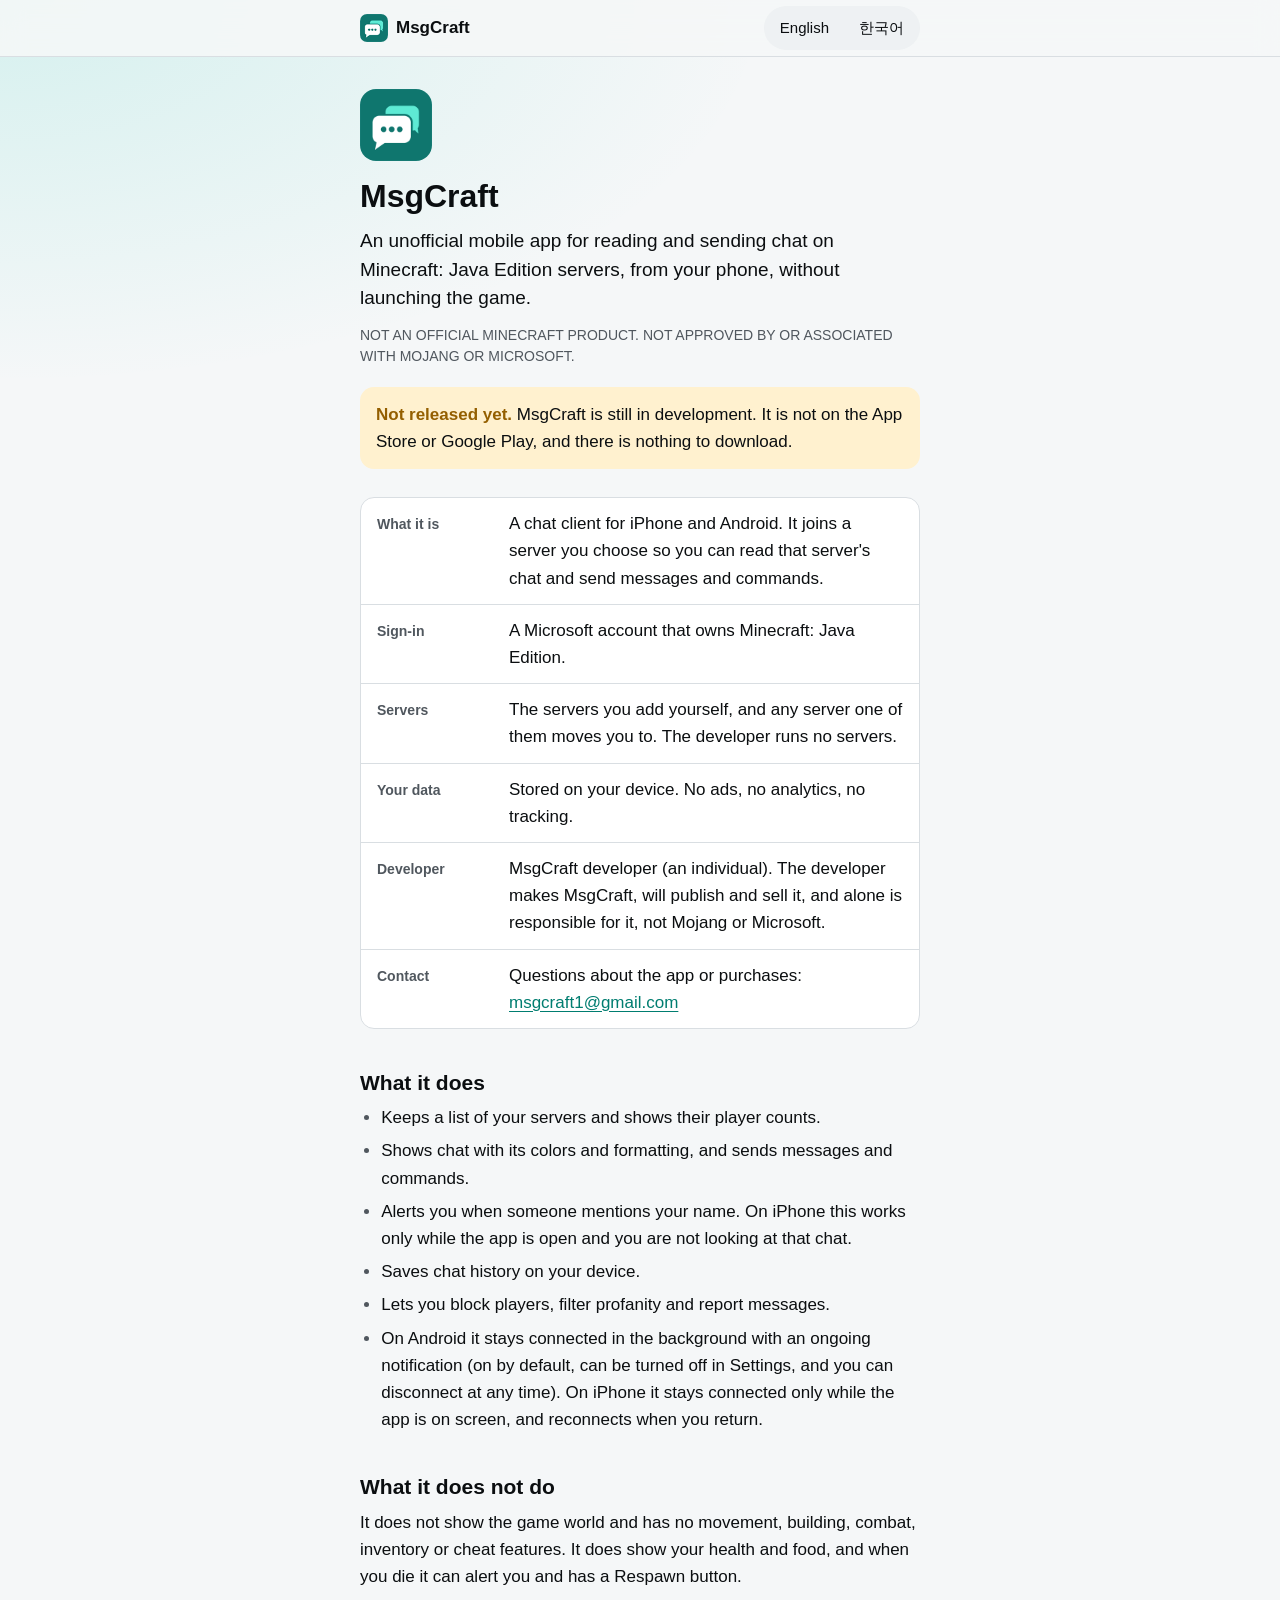
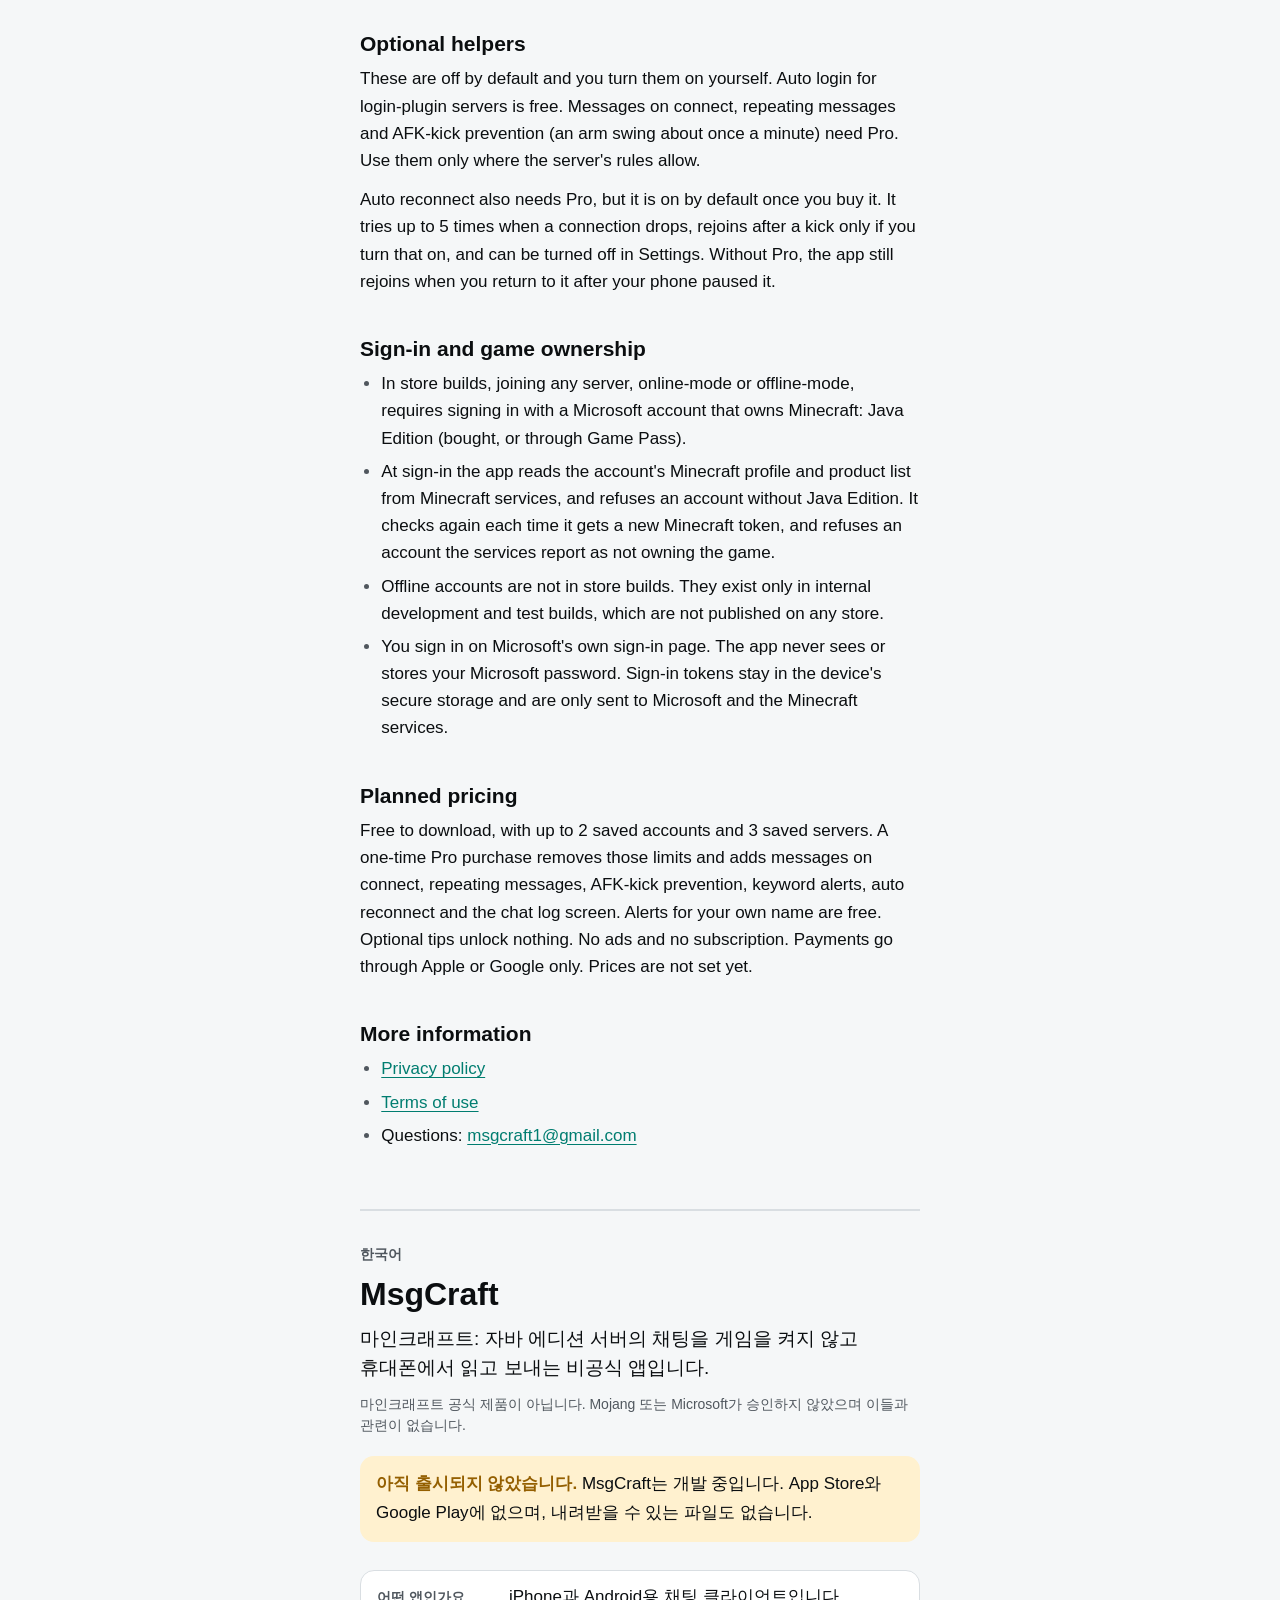
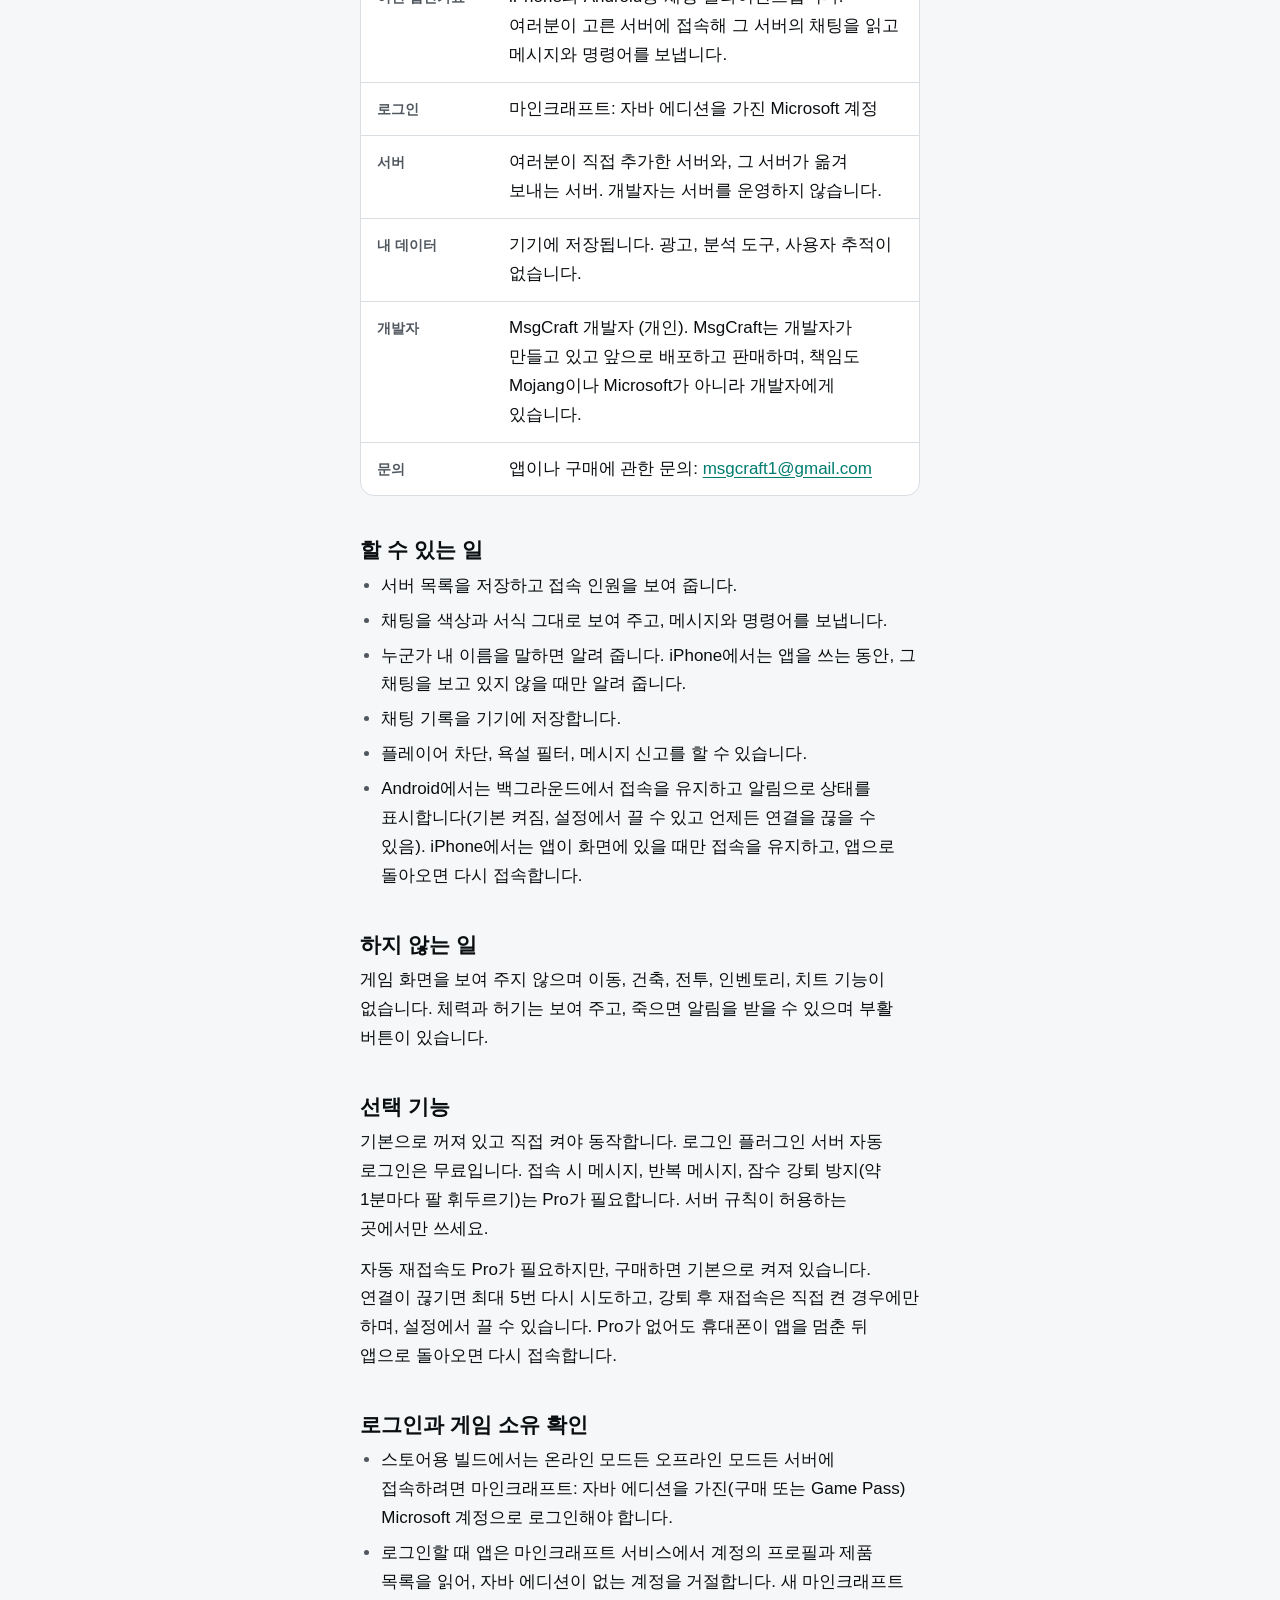
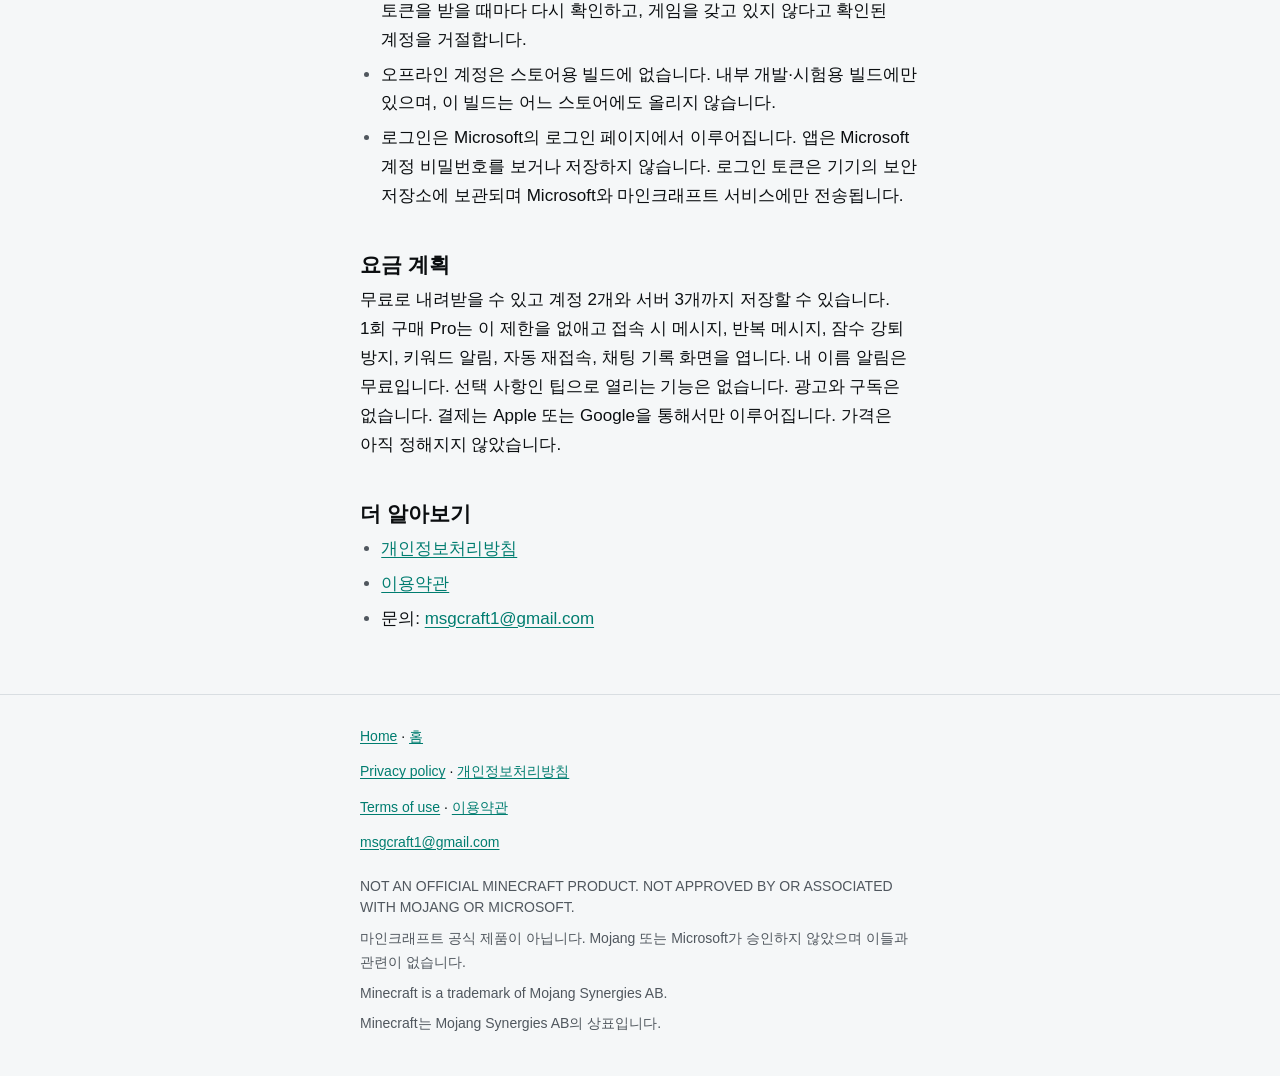
==== index.html @ 361557ea "Publish the MsgCraft intro, privacy policy and terms pages Co-Authored-By: Claude Opus 5.5 <noreply@" ====
<!doctype html>
<html lang="en">
<head>
<meta charset="utf-8">
<meta name="viewport" content="width=device-width, initial-scale=1">
<meta http-equiv="Content-Security-Policy" content="default-src 'none'; style-src 'self'; img-src 'self'; base-uri 'none'; form-action 'none'">
<meta name="referrer" content="no-referrer">
<title>MsgCraft, an unofficial chat app for Minecraft: Java Edition servers</title>
<meta name="description" content="MsgCraft is an unofficial mobile app for reading and sending chat on Minecraft: Java Edition servers. Not released yet. Not an official Minecraft product.">
<meta name="theme-color" media="(prefers-color-scheme: light)" content="#f5f7f8">
<meta name="theme-color" media="(prefers-color-scheme: dark)" content="#0b0d0f">
<link rel="canonical" href="https://msgcraft.github.io/">
<link rel="icon" type="image/png" sizes="48x48" href="icon-48.png">
<link rel="apple-touch-icon" href="icon-192.png">
<link rel="stylesheet" href="style.css">
</head>
<body>

<header class="bar">
  <div class="bar-inner">
    <a class="brand" href="./"><img src="icon-48.png" alt="" width="28" height="28">MsgCraft</a>
    <nav class="langs" aria-label="Language / 언어">
      <a href="#en" lang="en">English</a>
      <a href="#ko" lang="ko">한국어</a>
    </nav>
  </div>
</header>

<main>

<section class="lang-block" id="en" lang="en">
  <img class="app-icon" src="icon-192.png" alt="" width="72" height="72">
  <h1>MsgCraft</h1>
  <p class="lede">An unofficial mobile app for reading and sending chat on Minecraft: Java Edition servers, from your phone, without launching the game.</p>
  <p class="disclaimer">NOT AN OFFICIAL MINECRAFT PRODUCT. NOT APPROVED BY OR ASSOCIATED WITH MOJANG OR MICROSOFT.</p>
  <p class="status"><strong>Not released yet.</strong> MsgCraft is still in development. It is not on the App Store or Google Play, and there is nothing to download.</p>

  <dl class="facts">
    <div><dt>What it is</dt><dd>A chat client for iPhone and Android. It joins a server you choose so you can read that server's chat and send messages and commands.</dd></div>
    <div><dt>Sign-in</dt><dd>A Microsoft account that owns Minecraft: Java Edition.</dd></div>
    <div><dt>Servers</dt><dd>The servers you add yourself, and any server one of them moves you to. The developer runs no servers.</dd></div>
    <div><dt>Your data</dt><dd>Stored on your device. No ads, no analytics, no tracking.</dd></div>
    <div><dt>Developer</dt><dd>MsgCraft developer (an individual). The developer makes MsgCraft, will publish and sell it, and alone is responsible for it, not Mojang or Microsoft.</dd></div>
    <div><dt>Contact</dt><dd>Questions about the app or purchases: <a href="mailto:msgcraft1@gmail.com">msgcraft1@gmail.com</a></dd></div>
  </dl>

  <h2>What it does</h2>
  <ul>
    <li>Keeps a list of your servers and shows their player counts.</li>
    <li>Shows chat with its colors and formatting, and sends messages and commands.</li>
    <li>Alerts you when someone mentions your name. On iPhone this works only while the app is open and you are not looking at that chat.</li>
    <li>Saves chat history on your device.</li>
    <li>Lets you block players, filter profanity and report messages.</li>
    <li>On Android it stays connected in the background with an ongoing notification (on by default, can be turned off in Settings, and you can disconnect at any time). On iPhone it stays connected only while the app is on screen, and reconnects when you return.</li>
  </ul>

  <h2>What it does not do</h2>
  <p>It does not show the game world and has no movement, building, combat, inventory or cheat features. It does show your health and food, and when you die it can alert you and has a Respawn button.</p>
  <h2>Optional helpers</h2>
  <p>These are off by default and you turn them on yourself. Auto login for login-plugin servers is free. Messages on connect, repeating messages and AFK-kick prevention (an arm swing about once a minute) need Pro. Use them only where the server's rules allow.</p>
  <p>Auto reconnect also needs Pro, but it is on by default once you buy it. It tries up to 5 times when a connection drops, rejoins after a kick only if you turn that on, and can be turned off in Settings. Without Pro, the app still rejoins when you return to it after your phone paused it.</p>

  <h2>Sign-in and game ownership</h2>
  <ul>
    <li>In store builds, joining any server, online-mode or offline-mode, requires signing in with a Microsoft account that owns Minecraft: Java Edition (bought, or through Game Pass).</li>
    <li>At sign-in the app reads the account's Minecraft profile and product list from Minecraft services, and refuses an account without Java Edition. It checks again each time it gets a new Minecraft token, and refuses an account the services report as not owning the game.</li>
    <li>Offline accounts are not in store builds. They exist only in internal development and test builds, which are not published on any store.</li>
    <li>You sign in on Microsoft's own sign-in page. The app never sees or stores your Microsoft password. Sign-in tokens stay in the device's secure storage and are only sent to Microsoft and the Minecraft services.</li>
  </ul>

  <h2>Planned pricing</h2>
  <p>Free to download, with up to 2 saved accounts and 3 saved servers. A one-time Pro purchase removes those limits and adds messages on connect, repeating messages, AFK-kick prevention, keyword alerts, auto reconnect and the chat log screen. Alerts for your own name are free. Optional tips unlock nothing. No ads and no subscription. Payments go through Apple or Google only. Prices are not set yet.</p>

  <h2>More information</h2>
  <ul>
    <li><a href="privacy/#en">Privacy policy</a></li>
    <li><a href="terms/#en">Terms of use</a></li>
    <li>Questions: <a href="mailto:msgcraft1@gmail.com">msgcraft1@gmail.com</a></li>
  </ul>
</section>

<section class="lang-block" id="ko" lang="ko">
  <p class="eyebrow">한국어</p>
  <h1>MsgCraft</h1>
  <p class="lede">마인크래프트: 자바 에디션 서버의 채팅을 게임을 켜지 않고 휴대폰에서 읽고 보내는 비공식 앱입니다.</p>
  <p class="disclaimer">마인크래프트 공식 제품이 아닙니다. Mojang 또는 Microsoft가 승인하지 않았으며 이들과 관련이 없습니다.</p>
  <p class="status"><strong>아직 출시되지 않았습니다.</strong> MsgCraft는 개발 중입니다. App Store와 Google Play에 없으며, 내려받을 수 있는 파일도 없습니다.</p>

  <dl class="facts">
    <div><dt>어떤 앱인가요</dt><dd>iPhone과 Android용 채팅 클라이언트입니다. 여러분이 고른 서버에 접속해 그 서버의 채팅을 읽고 메시지와 명령어를 보냅니다.</dd></div>
    <div><dt>로그인</dt><dd>마인크래프트: 자바 에디션을 가진 Microsoft 계정</dd></div>
    <div><dt>서버</dt><dd>여러분이 직접 추가한 서버와, 그 서버가 옮겨 보내는 서버. 개발자는 서버를 운영하지 않습니다.</dd></div>
    <div><dt>내 데이터</dt><dd>기기에 저장됩니다. 광고, 분석 도구, 사용자 추적이 없습니다.</dd></div>
    <div><dt>개발자</dt><dd>MsgCraft 개발자 (개인). MsgCraft는 개발자가 만들고 있고 앞으로 배포하고 판매하며, 책임도 Mojang이나 Microsoft가 아니라 개발자에게 있습니다.</dd></div>
    <div><dt>문의</dt><dd>앱이나 구매에 관한 문의: <a href="mailto:msgcraft1@gmail.com">msgcraft1@gmail.com</a></dd></div>
  </dl>

  <h2>할 수 있는 일</h2>
  <ul>
    <li>서버 목록을 저장하고 접속 인원을 보여 줍니다.</li>
    <li>채팅을 색상과 서식 그대로 보여 주고, 메시지와 명령어를 보냅니다.</li>
    <li>누군가 내 이름을 말하면 알려 줍니다. iPhone에서는 앱을 쓰는 동안, 그 채팅을 보고 있지 않을 때만 알려 줍니다.</li>
    <li>채팅 기록을 기기에 저장합니다.</li>
    <li>플레이어 차단, 욕설 필터, 메시지 신고를 할 수 있습니다.</li>
    <li>Android에서는 백그라운드에서 접속을 유지하고 알림으로 상태를 표시합니다(기본 켜짐, 설정에서 끌 수 있고 언제든 연결을 끊을 수 있음). iPhone에서는 앱이 화면에 있을 때만 접속을 유지하고, 앱으로 돌아오면 다시 접속합니다.</li>
  </ul>

  <h2>하지 않는 일</h2>
  <p>게임 화면을 보여 주지 않으며 이동, 건축, 전투, 인벤토리, 치트 기능이 없습니다. 체력과 허기는 보여 주고, 죽으면 알림을 받을 수 있으며 부활 버튼이 있습니다.</p>
  <h2>선택 기능</h2>
  <p>기본으로 꺼져 있고 직접 켜야 동작합니다. 로그인 플러그인 서버 자동 로그인은 무료입니다. 접속 시 메시지, 반복 메시지, 잠수 강퇴 방지(약 1분마다 팔 휘두르기)는 Pro가 필요합니다. 서버 규칙이 허용하는 곳에서만 쓰세요.</p>
  <p>자동 재접속도 Pro가 필요하지만, 구매하면 기본으로 켜져 있습니다. 연결이 끊기면 최대 5번 다시 시도하고, 강퇴 후 재접속은 직접 켠 경우에만 하며, 설정에서 끌 수 있습니다. Pro가 없어도 휴대폰이 앱을 멈춘 뒤 앱으로 돌아오면 다시 접속합니다.</p>

  <h2>로그인과 게임 소유 확인</h2>
  <ul>
    <li>스토어용 빌드에서는 온라인 모드든 오프라인 모드든 서버에 접속하려면 마인크래프트: 자바 에디션을 가진(구매 또는 Game Pass) Microsoft 계정으로 로그인해야 합니다.</li>
    <li>로그인할 때 앱은 마인크래프트 서비스에서 계정의 프로필과 제품 목록을 읽어, 자바 에디션이 없는 계정을 거절합니다. 새 마인크래프트 토큰을 받을 때마다 다시 확인하고, 게임을 갖고 있지 않다고 확인된 계정을 거절합니다.</li>
    <li>오프라인 계정은 스토어용 빌드에 없습니다. 내부 개발·시험용 빌드에만 있으며, 이 빌드는 어느 스토어에도 올리지 않습니다.</li>
    <li>로그인은 Microsoft의 로그인 페이지에서 이루어집니다. 앱은 Microsoft 계정 비밀번호를 보거나 저장하지 않습니다. 로그인 토큰은 기기의 보안 저장소에 보관되며 Microsoft와 마인크래프트 서비스에만 전송됩니다.</li>
  </ul>

  <h2>요금 계획</h2>
  <p>무료로 내려받을 수 있고 계정 2개와 서버 3개까지 저장할 수 있습니다. 1회 구매 Pro는 이 제한을 없애고 접속 시 메시지, 반복 메시지, 잠수 강퇴 방지, 키워드 알림, 자동 재접속, 채팅 기록 화면을 엽니다. 내 이름 알림은 무료입니다. 선택 사항인 팁으로 열리는 기능은 없습니다. 광고와 구독은 없습니다. 결제는 Apple 또는 Google을 통해서만 이루어집니다. 가격은 아직 정해지지 않았습니다.</p>

  <h2>더 알아보기</h2>
  <ul>
    <li><a href="privacy/#ko">개인정보처리방침</a></li>
    <li><a href="terms/#ko">이용약관</a></li>
    <li>문의: <a href="mailto:msgcraft1@gmail.com">msgcraft1@gmail.com</a></li>
  </ul>
</section>

</main>

<footer>
  <div class="foot-inner">
    <ul class="foot-links">
      <li><a href="./">Home</a> · <a href="#ko" lang="ko">홈</a></li>
      <li><a href="privacy/#en">Privacy policy</a> · <a href="privacy/#ko" lang="ko">개인정보처리방침</a></li>
      <li><a href="terms/#en">Terms of use</a> · <a href="terms/#ko" lang="ko">이용약관</a></li>
      <li><a href="mailto:msgcraft1@gmail.com">msgcraft1@gmail.com</a></li>
    </ul>
    <p class="foot-note">NOT AN OFFICIAL MINECRAFT PRODUCT. NOT APPROVED BY OR ASSOCIATED WITH MOJANG OR MICROSOFT.</p>
    <p class="foot-note" lang="ko">마인크래프트 공식 제품이 아닙니다. Mojang 또는 Microsoft가 승인하지 않았으며 이들과 관련이 없습니다.</p>
    <p class="foot-note">Minecraft is a trademark of Mojang Synergies AB.</p>
    <p class="foot-note" lang="ko">Minecraft는 Mojang Synergies AB의 상표입니다.</p>
  </div>
</footer>

</body>
</html>
---- style.css ----
/* MsgCraft pages. No external fonts, images or scripts. */

:root {
  color-scheme: light dark;
  --bg: #f5f7f8;
  --surface: #ffffff;
  --surface-alt: #eef1f3;
  --footer: #f5f7f8; /* --bg, not --surface-alt: the 14px links need 4.5:1 */
  --border: #d9dee2;
  --text: #0b0e10;
  --muted: #50575e;
  --primary: #007d70;
  --primary-soft: #e3fbf5;
  --warning: #945f00;
  --warning-soft: #fff1cf;
  --glass: rgba(245, 247, 248, 0.88);
  --ambient: rgba(20, 200, 180, 0.14);
  --gutter: 16px;
  --measure: 35rem;
}

@media (prefers-color-scheme: dark) {
  :root {
    --bg: #0b0d0f;
    --surface: #16191c;
    --surface-alt: #262a2f;
    --footer: #262a2f;
    --border: #30363b;
    --text: #f2f5f7;
    --muted: #9ca5ae;
    --primary: #22e6cc;
    --primary-soft: #07372f;
    --warning: #ffc53d;
    --warning-soft: #3a2e14;
    --glass: rgba(11, 13, 15, 0.88);
    --ambient: rgba(34, 230, 204, 0.1);
  }
}

*,
*::before,
*::after {
  box-sizing: border-box;
}

html {
  -webkit-text-size-adjust: 100%;
  text-size-adjust: 100%;
}

@media (prefers-reduced-motion: no-preference) {
  html {
    scroll-behavior: smooth;
  }
}

body {
  margin: 0;
  background-color: var(--bg);
  background-image: radial-gradient(48rem 24rem at 0 0, var(--ambient), transparent);
  background-repeat: no-repeat;
  color: var(--text);
  font-family: -apple-system, BlinkMacSystemFont, "Segoe UI", Roboto, "Apple SD Gothic Neo", "Malgun Gothic", "Noto Sans KR", "Noto Sans CJK KR", sans-serif;
  font-size: 1.0625rem;
  line-height: 1.6;
}

[lang="ko"] {
  word-break: keep-all;
  line-height: 1.7;
}

a {
  color: var(--primary);
  text-decoration: underline;
  text-underline-offset: 0.15em;
}

a,
code {
  overflow-wrap: anywhere;
}

a:hover {
  text-decoration-thickness: 2px;
}

a:focus-visible {
  outline: 2px solid var(--primary);
  outline-offset: 2px;
  border-radius: 4px;
}

code {
  font-family: ui-monospace, SFMono-Regular, Consolas, "Liberation Mono", monospace;
  font-size: 0.9em;
}

/* Sticky bar: the way home and the language jump. */

.bar {
  position: sticky;
  top: 0;
  z-index: 1;
  background: var(--glass);
  border-bottom: 1px solid var(--border);
  -webkit-backdrop-filter: blur(12px);
  backdrop-filter: blur(12px);
}

.bar-inner {
  display: flex;
  align-items: center;
  justify-content: space-between;
  gap: 12px;
  width: 100%;
  max-width: calc(var(--measure) + 2 * var(--gutter));
  margin: 0 auto;
  padding: 6px var(--gutter);
}

.brand {
  display: inline-flex;
  align-items: center;
  gap: 8px;
  min-height: 44px;
  color: var(--text);
  font-weight: 600;
  text-decoration: none;
}

.brand img {
  display: block;
  width: 28px;
  height: 28px;
  border-radius: 7px;
}

.langs {
  display: flex;
  gap: 2px;
  padding: 2px;
  background: var(--surface-alt);
  border-radius: 999px;
}

.langs a {
  display: inline-flex;
  align-items: center;
  min-height: 40px;
  padding: 0 14px;
  border-radius: 999px;
  color: var(--text);
  font-size: 0.9375rem;
  font-weight: 500;
  text-decoration: none;
  word-break: normal;
}

.langs a:hover {
  background: var(--surface);
}

/* Column */

main {
  width: 100%;
  max-width: calc(var(--measure) + 2 * var(--gutter));
  margin: 0 auto;
  padding: 0 var(--gutter);
}

.lang-block {
  padding: 32px 0 48px;
  scroll-margin-top: 64px;
}

.lang-block + .lang-block {
  border-top: 2px solid var(--border);
}

.eyebrow {
  margin: 0 0 8px;
  color: var(--muted);
  font-size: 0.875rem;
  font-weight: 600;
}

h1 {
  margin: 0 0 12px;
  font-size: 2rem;
  line-height: 1.2;
  font-weight: 700;
}

h2 {
  margin: 40px 0 8px;
  font-size: 1.3125rem;
  line-height: 1.3;
  font-weight: 700;
  scroll-margin-top: 72px;
}

h3 {
  margin: 28px 0 4px;
  font-size: 1.0625rem;
  line-height: 1.4;
  font-weight: 600;
}

p {
  margin: 0 0 12px;
}

ul,
ol {
  margin: 0 0 12px;
  padding-left: 1.25em;
}

li {
  margin-bottom: 6px;
}

li::marker {
  color: var(--muted);
}

/* Landing */

.app-icon {
  display: block;
  width: 72px;
  height: 72px;
  margin-bottom: 16px;
  border-radius: 16px;
}

.lede {
  font-size: 1.1875rem;
  line-height: 1.5;
}

.disclaimer {
  color: var(--muted);
  font-size: 0.875rem;
  line-height: 1.5;
}

.status {
  margin: 20px 0 0;
  padding: 14px 16px;
  background: var(--warning-soft);
  border-radius: 14px;
}

.status strong {
  color: var(--warning);
}

.facts {
  margin: 28px 0 0;
  background: var(--surface);
  border: 1px solid var(--border);
  border-radius: 14px;
}

.facts div {
  padding: 12px 16px;
}

.facts div + div {
  border-top: 1px solid var(--border);
}

.facts dt {
  color: var(--muted);
  font-size: 0.875rem;
  font-weight: 600;
}

.facts dd {
  margin: 2px 0 0;
}

@media (min-width: 560px) {
  .facts div {
    display: grid;
    grid-template-columns: 7.5rem 1fr;
    gap: 12px;
    align-items: baseline;
  }

  .facts dd {
    margin: 0;
  }
}

/* Legal pages */

.meta {
  color: var(--muted);
  font-size: 0.9375rem;
}

.summary {
  margin: 24px 0 0;
  padding: 16px;
  background: var(--primary-soft);
  border-radius: 14px;
}

.summary h2 {
  margin-top: 0;
  font-size: 1.0625rem;
}

.summary ul {
  margin-bottom: 0;
}

.toc {
  margin: 24px 0 0;
}

.toc ol {
  margin: 0;
  padding: 0;
  list-style: none;
}

.toc li {
  margin: 0;
}

.toc a {
  display: block;
  padding: 6px 0;
}

/* Footer */

footer {
  background: var(--footer);
  border-top: 1px solid var(--border);
}

.foot-inner {
  width: 100%;
  max-width: calc(var(--measure) + 2 * var(--gutter));
  margin: 0 auto;
  padding: 24px var(--gutter) 32px;
  font-size: 0.875rem;
  line-height: 1.55;
}

.foot-links {
  margin: 0 0 16px;
  padding: 0;
  list-style: none;
}

.foot-links li {
  margin: 0;
}

.foot-links a {
  display: inline-block;
  padding: 6px 0;
}

.foot-note {
  margin: 0 0 8px;
  color: var(--muted);
}

@media print {
  .bar {
    position: static;
  }

  .langs {
    display: none;
  }

  body {
    background-image: none;
  }
}
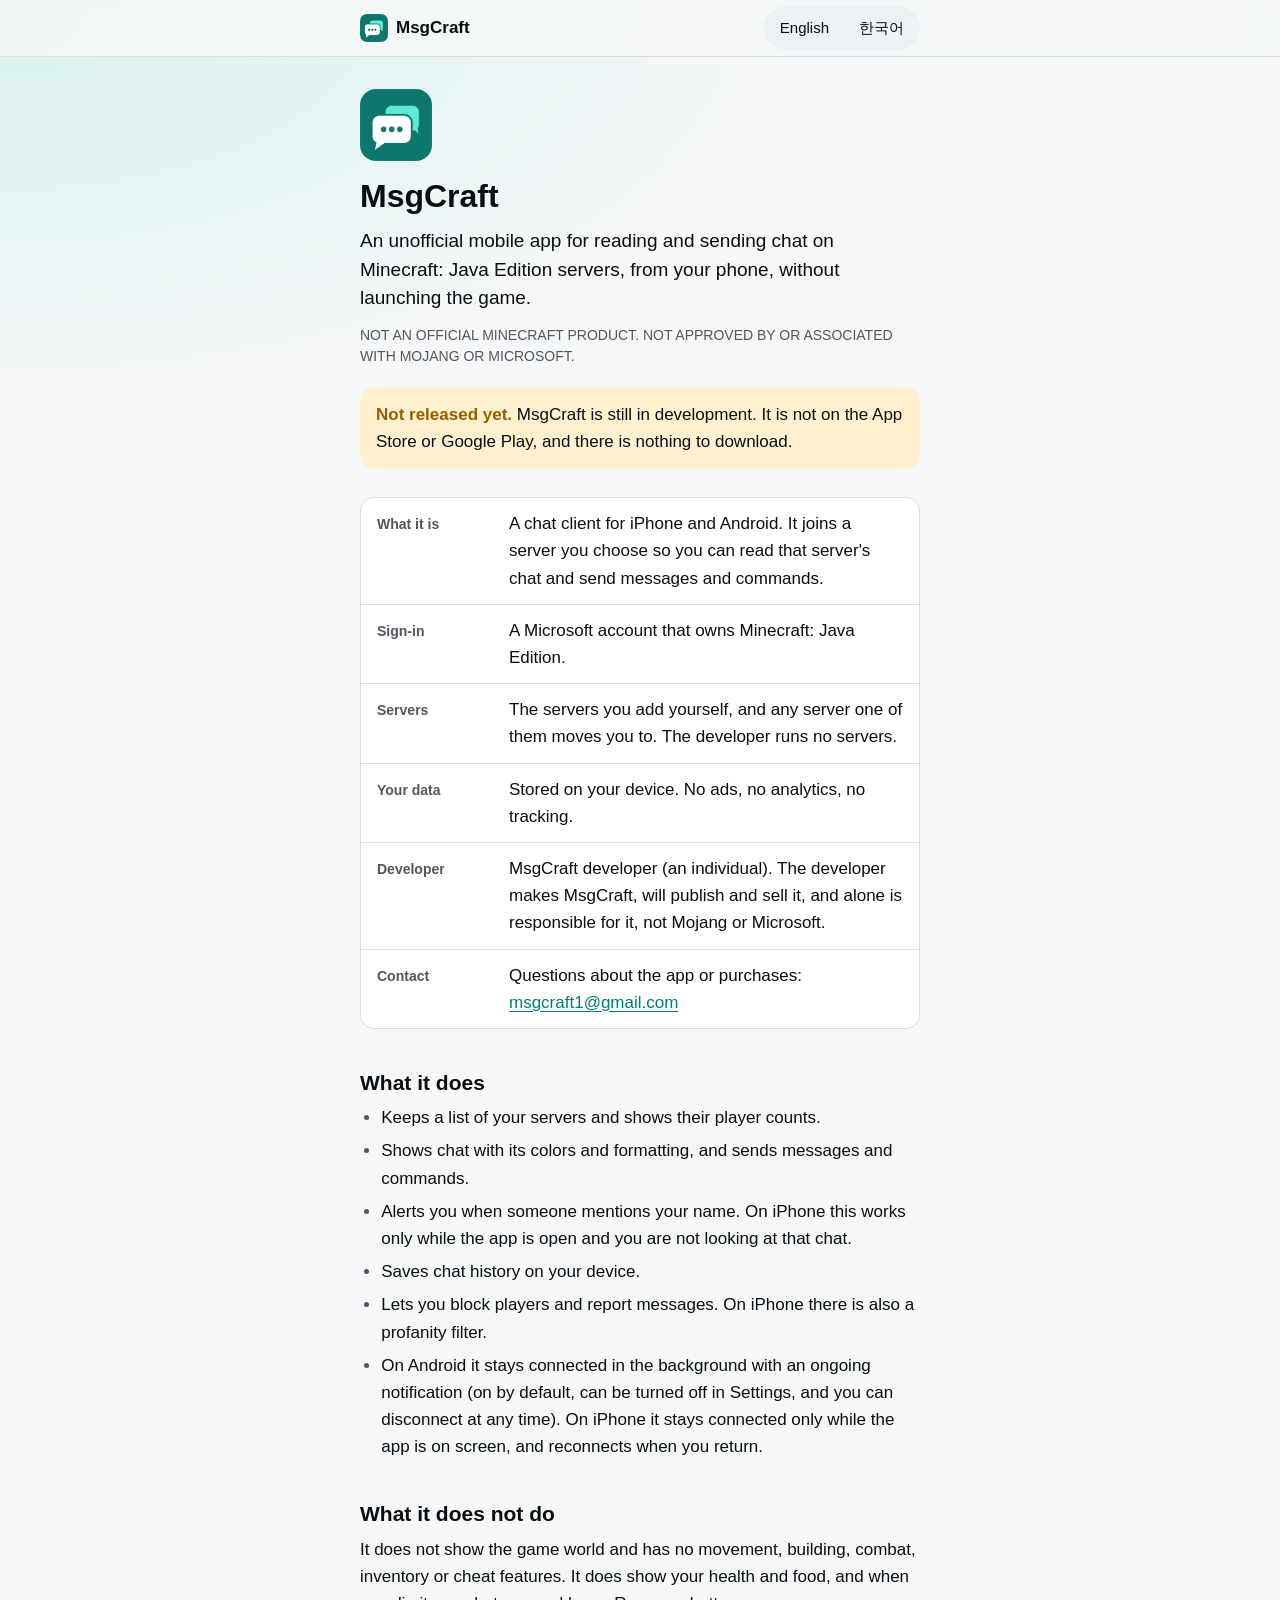
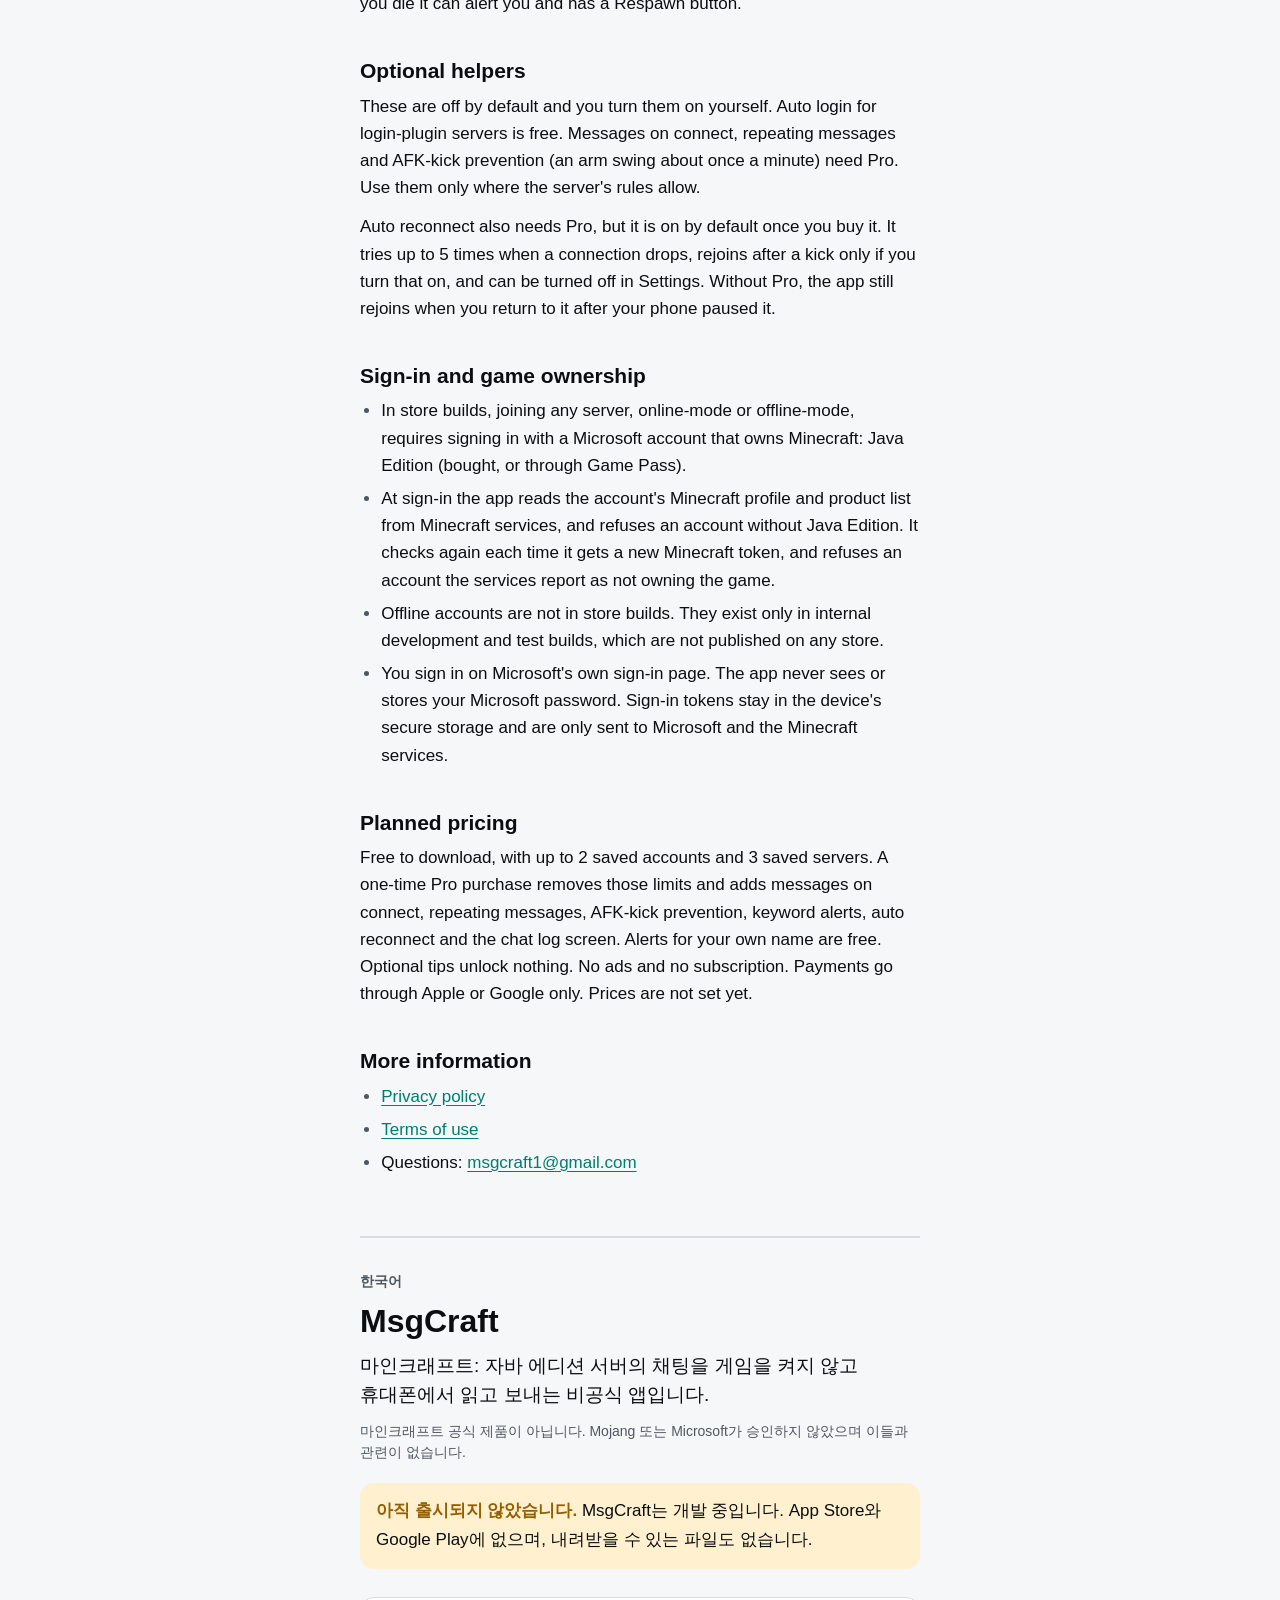
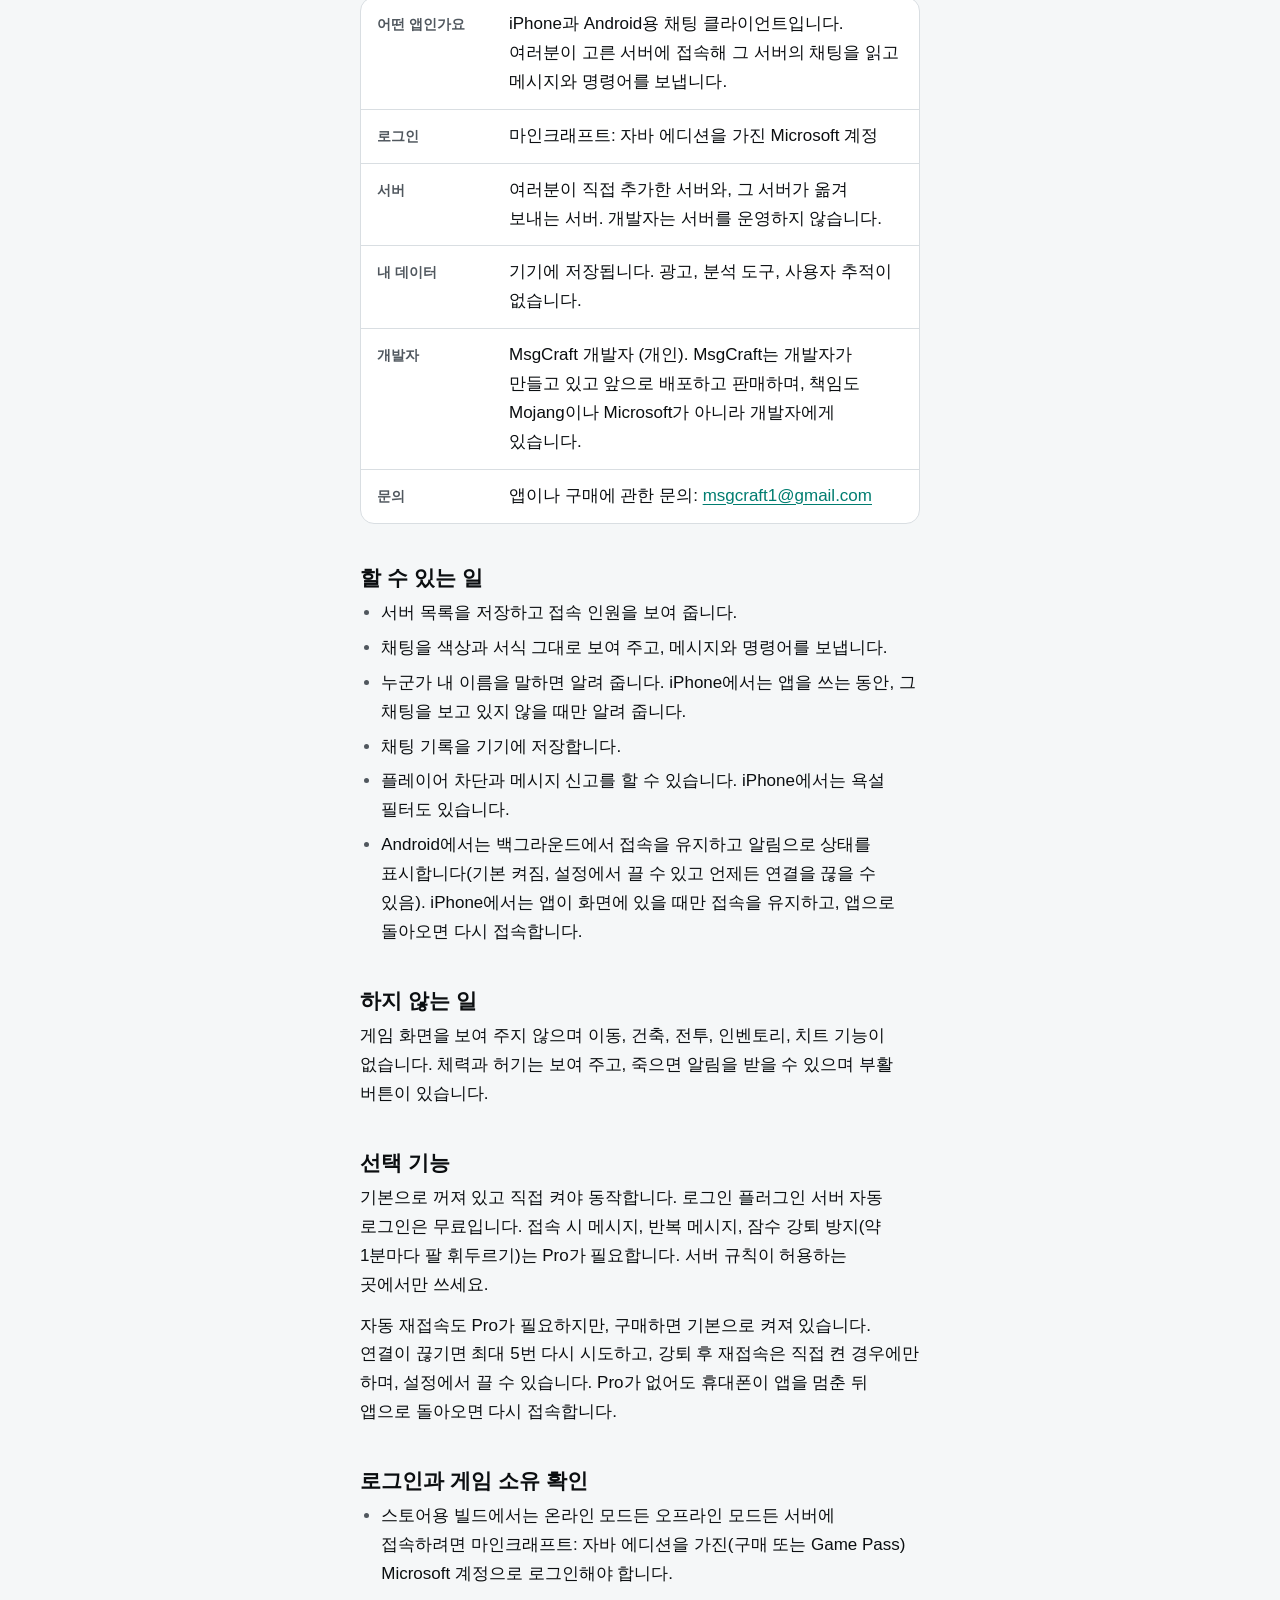
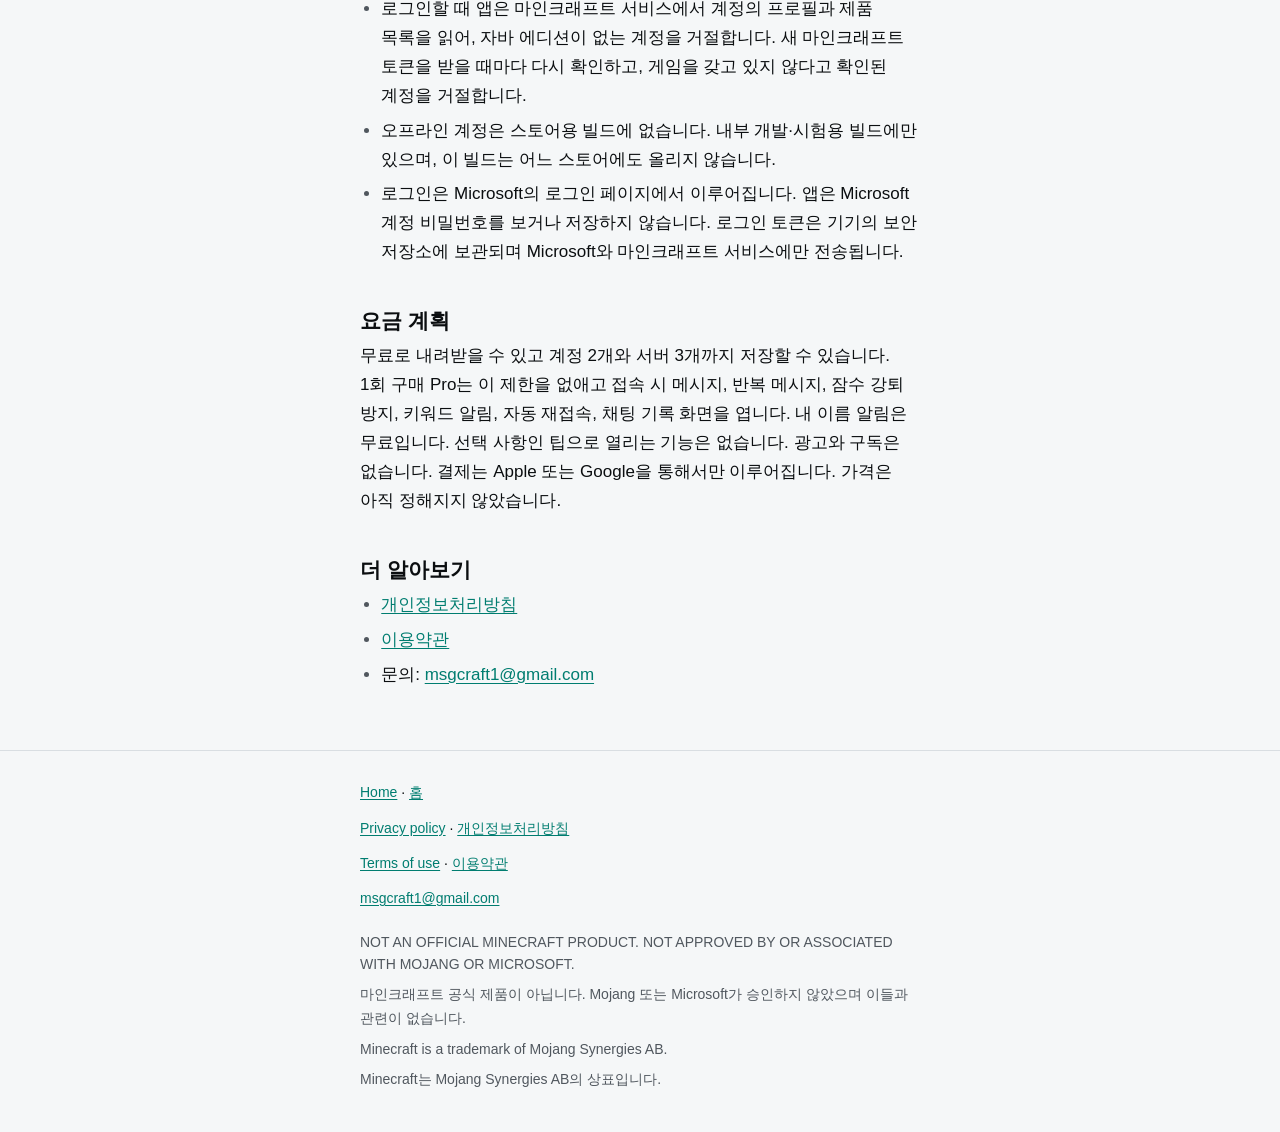
==== commit 41cfb629: "Privacy policy: quick-command buttons; profanity filter is iPhone-only (effective 2026-11-11) The pr" ====
--- a/index.html
+++ b/index.html
@@ -50,7 +50,7 @@
     <li>Shows chat with its colors and formatting, and sends messages and commands.</li>
     <li>Alerts you when someone mentions your name. On iPhone this works only while the app is open and you are not looking at that chat.</li>
     <li>Saves chat history on your device.</li>
-    <li>Lets you block players, filter profanity and report messages.</li>
+    <li>Lets you block players and report messages. On iPhone there is also a profanity filter.</li>
     <li>On Android it stays connected in the background with an ongoing notification (on by default, can be turned off in Settings, and you can disconnect at any time). On iPhone it stays connected only while the app is on screen, and reconnects when you return.</li>
   </ul>
 
@@ -101,7 +101,7 @@
     <li>채팅을 색상과 서식 그대로 보여 주고, 메시지와 명령어를 보냅니다.</li>
     <li>누군가 내 이름을 말하면 알려 줍니다. iPhone에서는 앱을 쓰는 동안, 그 채팅을 보고 있지 않을 때만 알려 줍니다.</li>
     <li>채팅 기록을 기기에 저장합니다.</li>
-    <li>플레이어 차단, 욕설 필터, 메시지 신고를 할 수 있습니다.</li>
+    <li>플레이어 차단과 메시지 신고를 할 수 있습니다. iPhone에서는 욕설 필터도 있습니다.</li>
     <li>Android에서는 백그라운드에서 접속을 유지하고 알림으로 상태를 표시합니다(기본 켜짐, 설정에서 끌 수 있고 언제든 연결을 끊을 수 있음). iPhone에서는 앱이 화면에 있을 때만 접속을 유지하고, 앱으로 돌아오면 다시 접속합니다.</li>
   </ul>
 
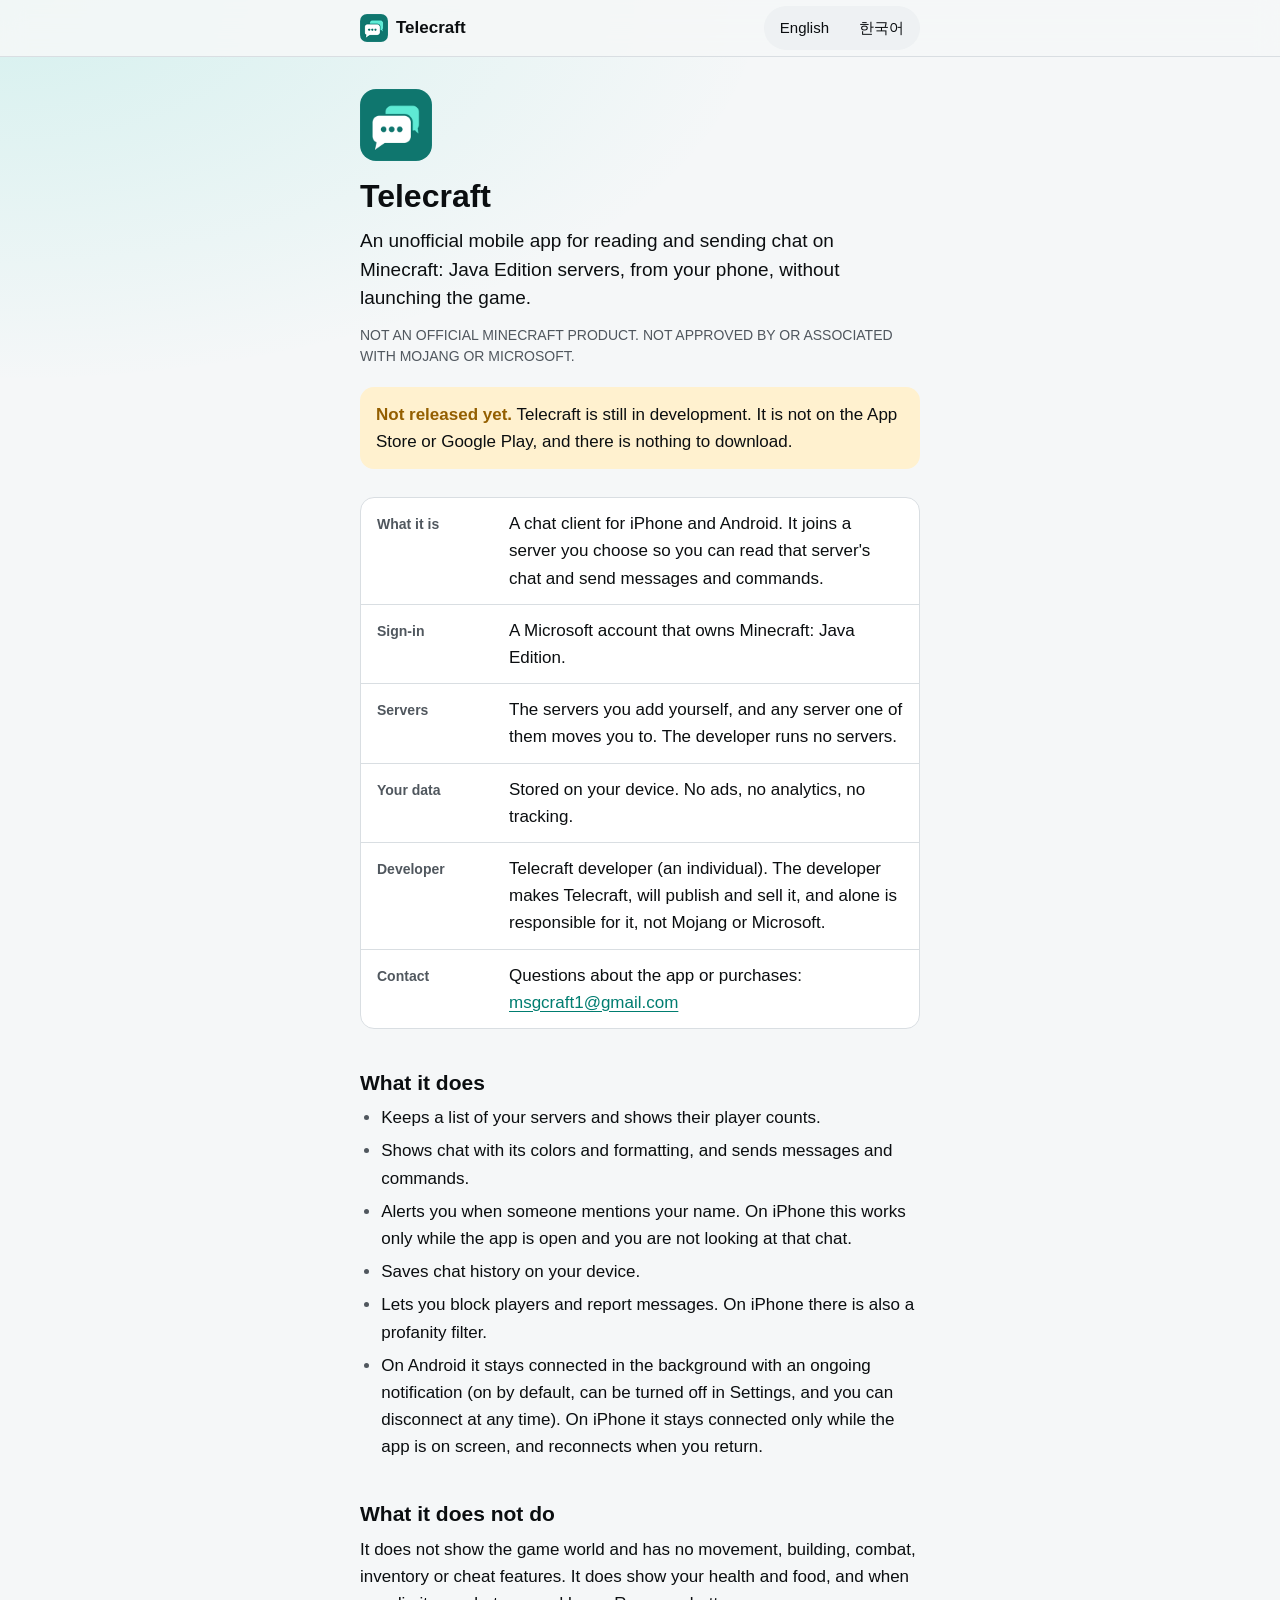
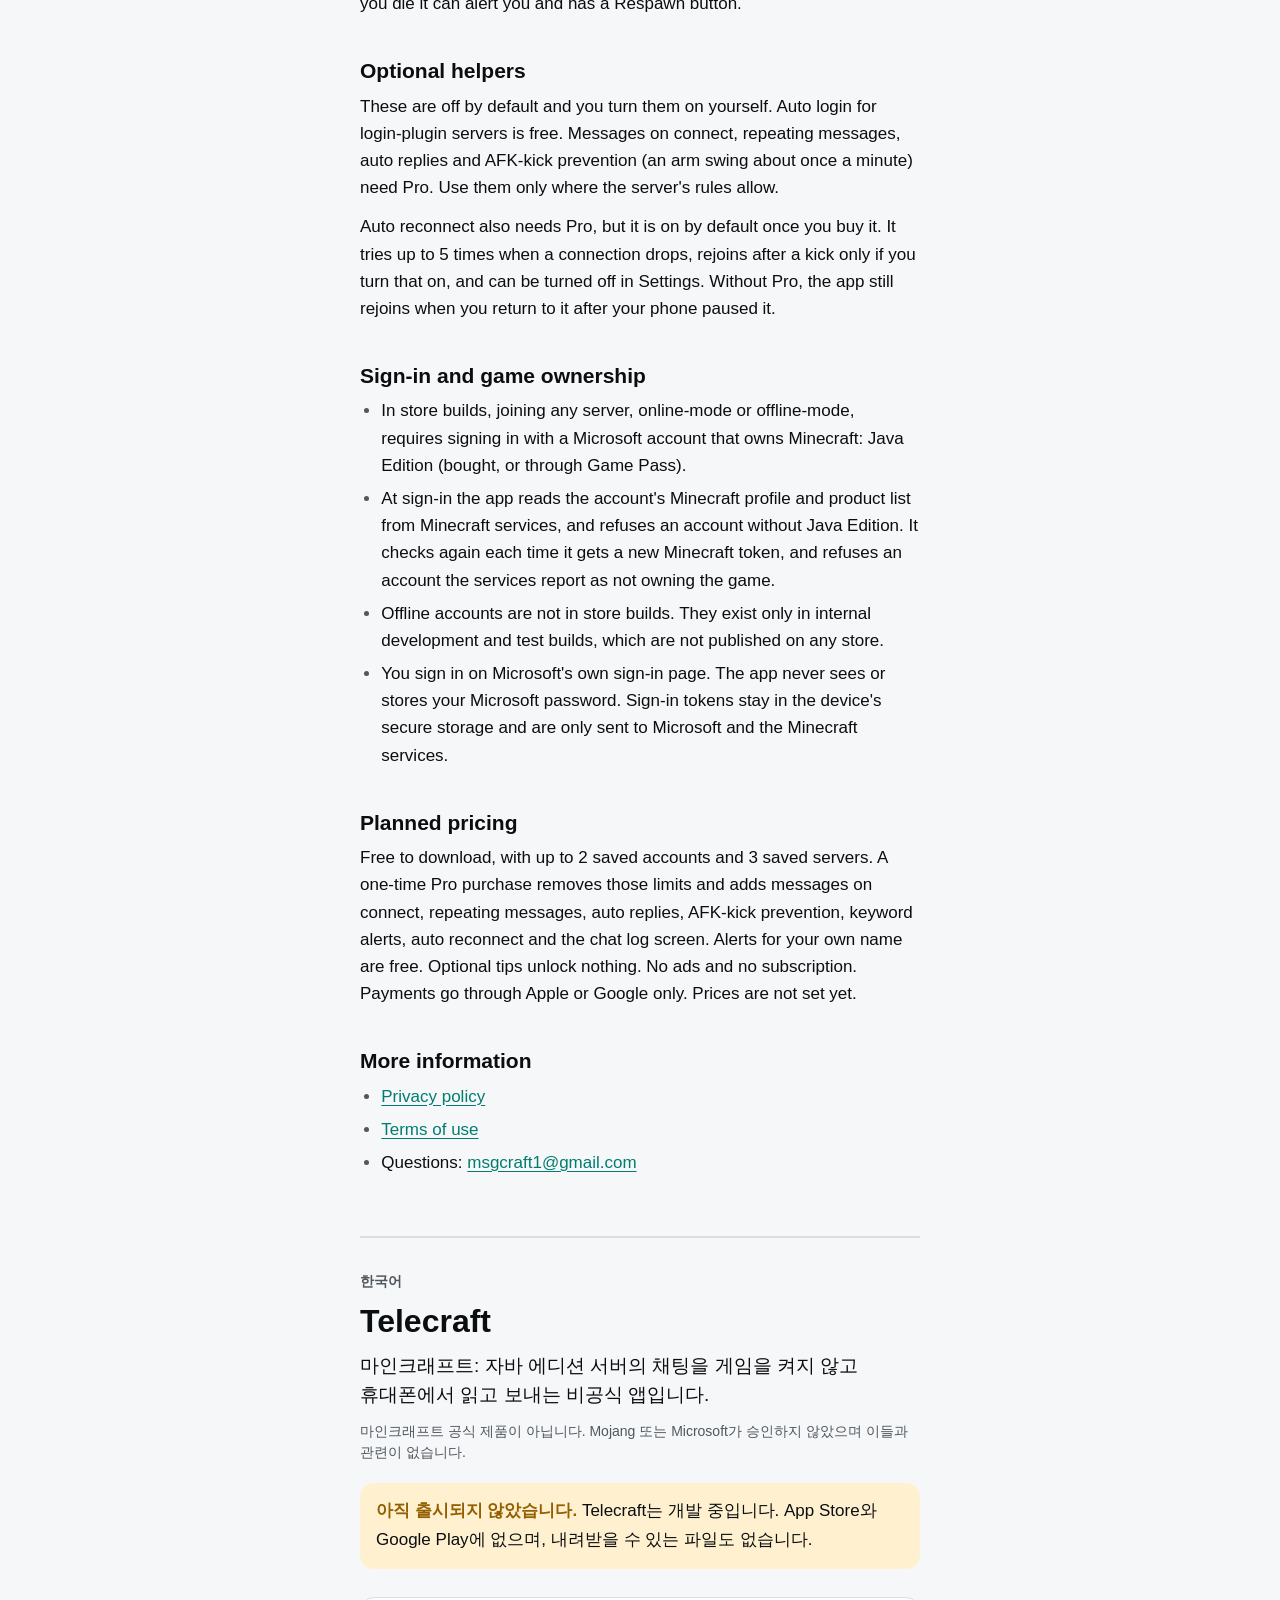
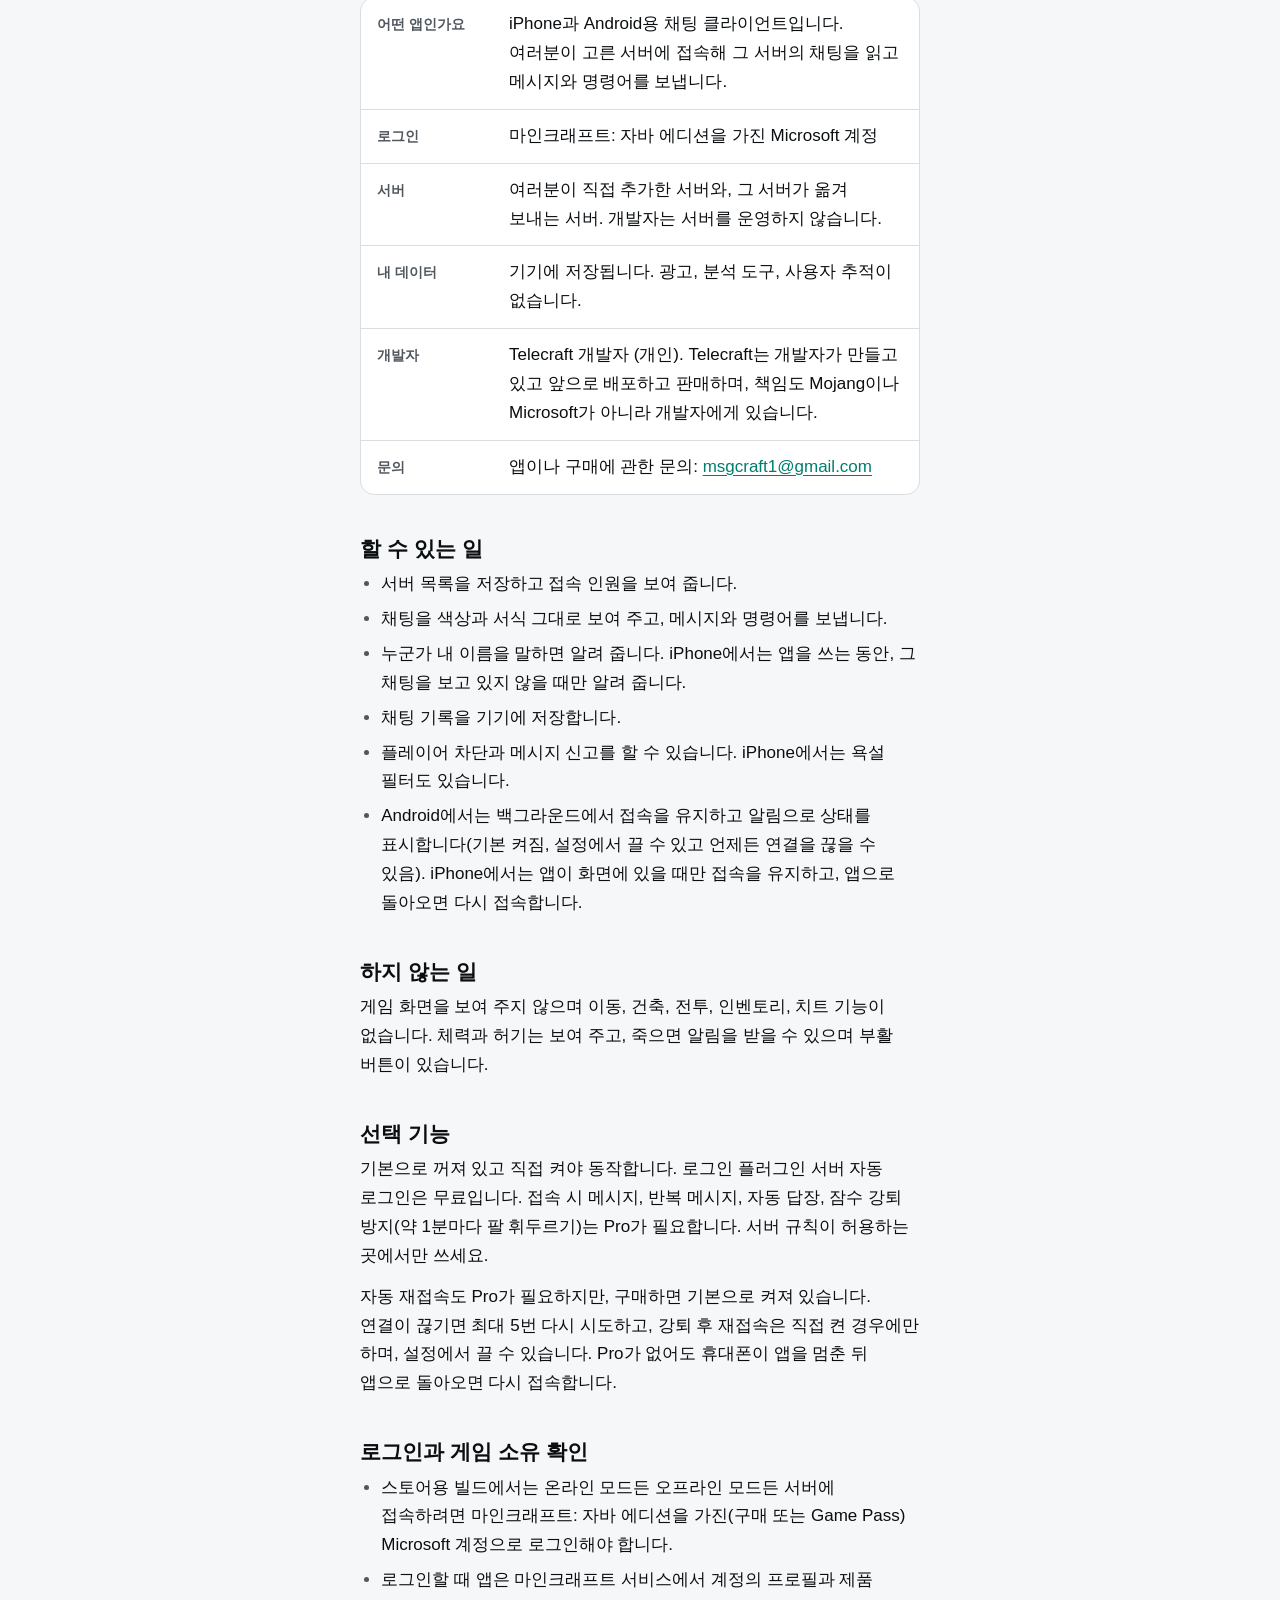
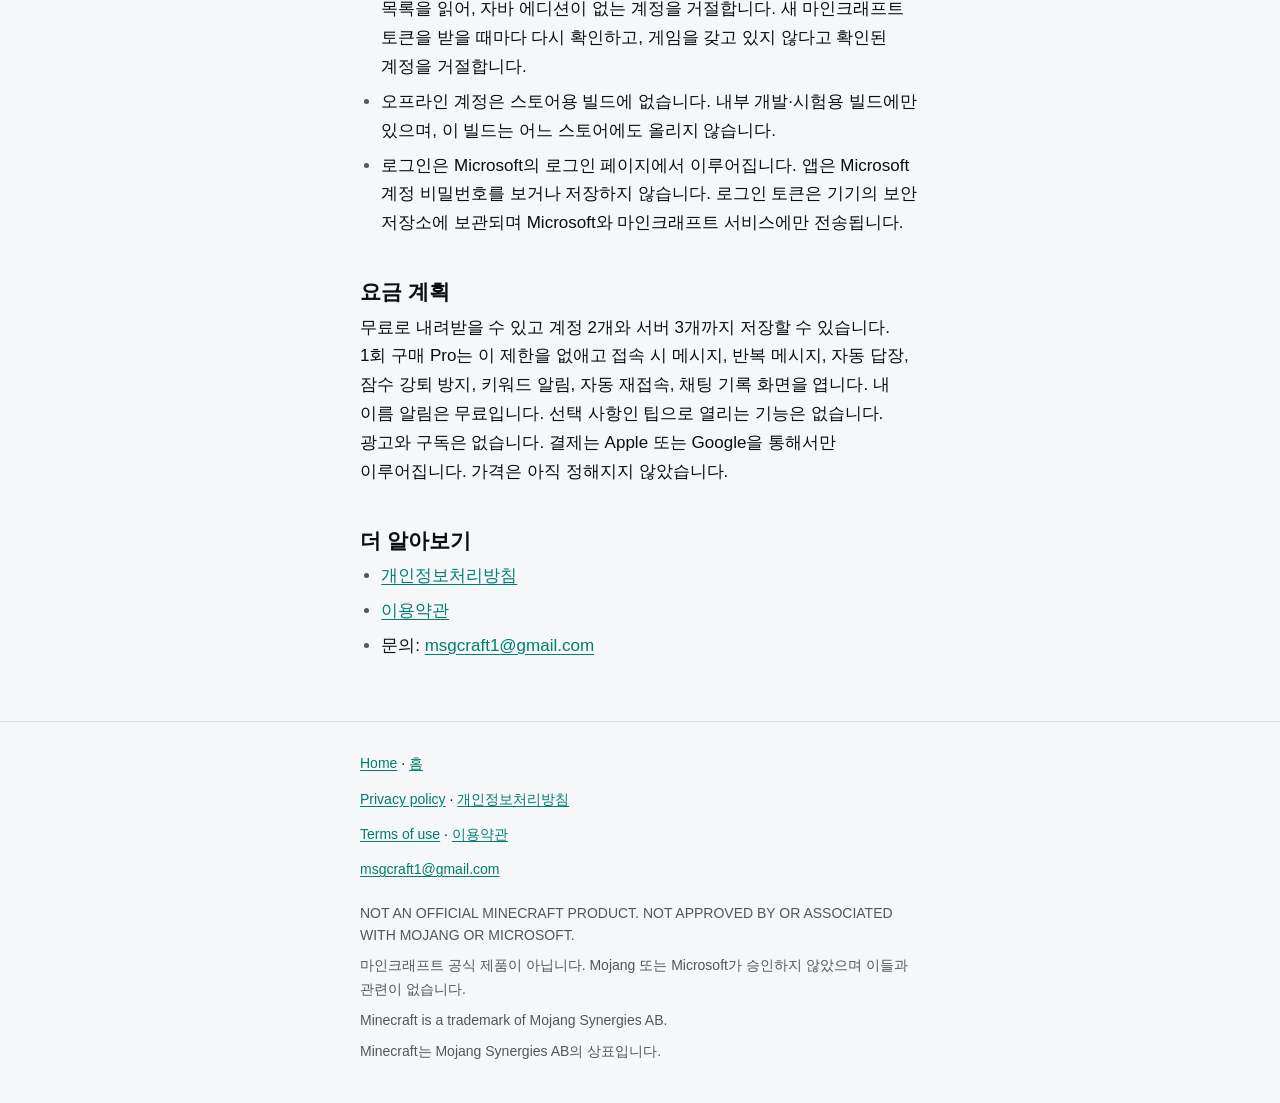
==== commit d810f4a0: "Privacy policy: seeing other Telecraft users (effective 2026-11-15); site shows the Telecraft name -" ====
--- a/index.html
+++ b/index.html
@@ -5,8 +5,8 @@
 <meta name="viewport" content="width=device-width, initial-scale=1">
 <meta http-equiv="Content-Security-Policy" content="default-src 'none'; style-src 'self'; img-src 'self'; base-uri 'none'; form-action 'none'">
 <meta name="referrer" content="no-referrer">
-<title>MsgCraft, an unofficial chat app for Minecraft: Java Edition servers</title>
-<meta name="description" content="MsgCraft is an unofficial mobile app for reading and sending chat on Minecraft: Java Edition servers. Not released yet. Not an official Minecraft product.">
+<title>Telecraft, an unofficial chat app for Minecraft: Java Edition servers</title>
+<meta name="description" content="Telecraft is an unofficial mobile app for reading and sending chat on Minecraft: Java Edition servers. Not released yet. Not an official Minecraft product.">
 <meta name="theme-color" media="(prefers-color-scheme: light)" content="#f5f7f8">
 <meta name="theme-color" media="(prefers-color-scheme: dark)" content="#0b0d0f">
 <link rel="canonical" href="https://msgcraft.github.io/">
@@ -18,7 +18,7 @@
 
 <header class="bar">
   <div class="bar-inner">
-    <a class="brand" href="./"><img src="icon-48.png" alt="" width="28" height="28">MsgCraft</a>
+    <a class="brand" href="./"><img src="icon-48.png" alt="" width="28" height="28">Telecraft</a>
     <nav class="langs" aria-label="Language / 언어">
       <a href="#en" lang="en">English</a>
       <a href="#ko" lang="ko">한국어</a>
@@ -30,17 +30,17 @@
 
 <section class="lang-block" id="en" lang="en">
   <img class="app-icon" src="icon-192.png" alt="" width="72" height="72">
-  <h1>MsgCraft</h1>
+  <h1>Telecraft</h1>
   <p class="lede">An unofficial mobile app for reading and sending chat on Minecraft: Java Edition servers, from your phone, without launching the game.</p>
   <p class="disclaimer">NOT AN OFFICIAL MINECRAFT PRODUCT. NOT APPROVED BY OR ASSOCIATED WITH MOJANG OR MICROSOFT.</p>
-  <p class="status"><strong>Not released yet.</strong> MsgCraft is still in development. It is not on the App Store or Google Play, and there is nothing to download.</p>
+  <p class="status"><strong>Not released yet.</strong> Telecraft is still in development. It is not on the App Store or Google Play, and there is nothing to download.</p>
 
   <dl class="facts">
     <div><dt>What it is</dt><dd>A chat client for iPhone and Android. It joins a server you choose so you can read that server's chat and send messages and commands.</dd></div>
     <div><dt>Sign-in</dt><dd>A Microsoft account that owns Minecraft: Java Edition.</dd></div>
     <div><dt>Servers</dt><dd>The servers you add yourself, and any server one of them moves you to. The developer runs no servers.</dd></div>
     <div><dt>Your data</dt><dd>Stored on your device. No ads, no analytics, no tracking.</dd></div>
-    <div><dt>Developer</dt><dd>MsgCraft developer (an individual). The developer makes MsgCraft, will publish and sell it, and alone is responsible for it, not Mojang or Microsoft.</dd></div>
+    <div><dt>Developer</dt><dd>Telecraft developer (an individual). The developer makes Telecraft, will publish and sell it, and alone is responsible for it, not Mojang or Microsoft.</dd></div>
     <div><dt>Contact</dt><dd>Questions about the app or purchases: <a href="mailto:msgcraft1@gmail.com">msgcraft1@gmail.com</a></dd></div>
   </dl>
 
@@ -57,7 +57,7 @@
   <h2>What it does not do</h2>
   <p>It does not show the game world and has no movement, building, combat, inventory or cheat features. It does show your health and food, and when you die it can alert you and has a Respawn button.</p>
   <h2>Optional helpers</h2>
-  <p>These are off by default and you turn them on yourself. Auto login for login-plugin servers is free. Messages on connect, repeating messages and AFK-kick prevention (an arm swing about once a minute) need Pro. Use them only where the server's rules allow.</p>
+  <p>These are off by default and you turn them on yourself. Auto login for login-plugin servers is free. Messages on connect, repeating messages, auto replies and AFK-kick prevention (an arm swing about once a minute) need Pro. Use them only where the server's rules allow.</p>
   <p>Auto reconnect also needs Pro, but it is on by default once you buy it. It tries up to 5 times when a connection drops, rejoins after a kick only if you turn that on, and can be turned off in Settings. Without Pro, the app still rejoins when you return to it after your phone paused it.</p>
 
   <h2>Sign-in and game ownership</h2>
@@ -69,7 +69,7 @@
   </ul>
 
   <h2>Planned pricing</h2>
-  <p>Free to download, with up to 2 saved accounts and 3 saved servers. A one-time Pro purchase removes those limits and adds messages on connect, repeating messages, AFK-kick prevention, keyword alerts, auto reconnect and the chat log screen. Alerts for your own name are free. Optional tips unlock nothing. No ads and no subscription. Payments go through Apple or Google only. Prices are not set yet.</p>
+  <p>Free to download, with up to 2 saved accounts and 3 saved servers. A one-time Pro purchase removes those limits and adds messages on connect, repeating messages, auto replies, AFK-kick prevention, keyword alerts, auto reconnect and the chat log screen. Alerts for your own name are free. Optional tips unlock nothing. No ads and no subscription. Payments go through Apple or Google only. Prices are not set yet.</p>
 
   <h2>More information</h2>
   <ul>
@@ -81,17 +81,17 @@
 
 <section class="lang-block" id="ko" lang="ko">
   <p class="eyebrow">한국어</p>
-  <h1>MsgCraft</h1>
+  <h1>Telecraft</h1>
   <p class="lede">마인크래프트: 자바 에디션 서버의 채팅을 게임을 켜지 않고 휴대폰에서 읽고 보내는 비공식 앱입니다.</p>
   <p class="disclaimer">마인크래프트 공식 제품이 아닙니다. Mojang 또는 Microsoft가 승인하지 않았으며 이들과 관련이 없습니다.</p>
-  <p class="status"><strong>아직 출시되지 않았습니다.</strong> MsgCraft는 개발 중입니다. App Store와 Google Play에 없으며, 내려받을 수 있는 파일도 없습니다.</p>
+  <p class="status"><strong>아직 출시되지 않았습니다.</strong> Telecraft는 개발 중입니다. App Store와 Google Play에 없으며, 내려받을 수 있는 파일도 없습니다.</p>
 
   <dl class="facts">
     <div><dt>어떤 앱인가요</dt><dd>iPhone과 Android용 채팅 클라이언트입니다. 여러분이 고른 서버에 접속해 그 서버의 채팅을 읽고 메시지와 명령어를 보냅니다.</dd></div>
     <div><dt>로그인</dt><dd>마인크래프트: 자바 에디션을 가진 Microsoft 계정</dd></div>
     <div><dt>서버</dt><dd>여러분이 직접 추가한 서버와, 그 서버가 옮겨 보내는 서버. 개발자는 서버를 운영하지 않습니다.</dd></div>
     <div><dt>내 데이터</dt><dd>기기에 저장됩니다. 광고, 분석 도구, 사용자 추적이 없습니다.</dd></div>
-    <div><dt>개발자</dt><dd>MsgCraft 개발자 (개인). MsgCraft는 개발자가 만들고 있고 앞으로 배포하고 판매하며, 책임도 Mojang이나 Microsoft가 아니라 개발자에게 있습니다.</dd></div>
+    <div><dt>개발자</dt><dd>Telecraft 개발자 (개인). Telecraft는 개발자가 만들고 있고 앞으로 배포하고 판매하며, 책임도 Mojang이나 Microsoft가 아니라 개발자에게 있습니다.</dd></div>
     <div><dt>문의</dt><dd>앱이나 구매에 관한 문의: <a href="mailto:msgcraft1@gmail.com">msgcraft1@gmail.com</a></dd></div>
   </dl>
 
@@ -108,7 +108,7 @@
   <h2>하지 않는 일</h2>
   <p>게임 화면을 보여 주지 않으며 이동, 건축, 전투, 인벤토리, 치트 기능이 없습니다. 체력과 허기는 보여 주고, 죽으면 알림을 받을 수 있으며 부활 버튼이 있습니다.</p>
   <h2>선택 기능</h2>
-  <p>기본으로 꺼져 있고 직접 켜야 동작합니다. 로그인 플러그인 서버 자동 로그인은 무료입니다. 접속 시 메시지, 반복 메시지, 잠수 강퇴 방지(약 1분마다 팔 휘두르기)는 Pro가 필요합니다. 서버 규칙이 허용하는 곳에서만 쓰세요.</p>
+  <p>기본으로 꺼져 있고 직접 켜야 동작합니다. 로그인 플러그인 서버 자동 로그인은 무료입니다. 접속 시 메시지, 반복 메시지, 자동 답장, 잠수 강퇴 방지(약 1분마다 팔 휘두르기)는 Pro가 필요합니다. 서버 규칙이 허용하는 곳에서만 쓰세요.</p>
   <p>자동 재접속도 Pro가 필요하지만, 구매하면 기본으로 켜져 있습니다. 연결이 끊기면 최대 5번 다시 시도하고, 강퇴 후 재접속은 직접 켠 경우에만 하며, 설정에서 끌 수 있습니다. Pro가 없어도 휴대폰이 앱을 멈춘 뒤 앱으로 돌아오면 다시 접속합니다.</p>
 
   <h2>로그인과 게임 소유 확인</h2>
@@ -120,7 +120,7 @@
   </ul>
 
   <h2>요금 계획</h2>
-  <p>무료로 내려받을 수 있고 계정 2개와 서버 3개까지 저장할 수 있습니다. 1회 구매 Pro는 이 제한을 없애고 접속 시 메시지, 반복 메시지, 잠수 강퇴 방지, 키워드 알림, 자동 재접속, 채팅 기록 화면을 엽니다. 내 이름 알림은 무료입니다. 선택 사항인 팁으로 열리는 기능은 없습니다. 광고와 구독은 없습니다. 결제는 Apple 또는 Google을 통해서만 이루어집니다. 가격은 아직 정해지지 않았습니다.</p>
+  <p>무료로 내려받을 수 있고 계정 2개와 서버 3개까지 저장할 수 있습니다. 1회 구매 Pro는 이 제한을 없애고 접속 시 메시지, 반복 메시지, 자동 답장, 잠수 강퇴 방지, 키워드 알림, 자동 재접속, 채팅 기록 화면을 엽니다. 내 이름 알림은 무료입니다. 선택 사항인 팁으로 열리는 기능은 없습니다. 광고와 구독은 없습니다. 결제는 Apple 또는 Google을 통해서만 이루어집니다. 가격은 아직 정해지지 않았습니다.</p>
 
   <h2>더 알아보기</h2>
   <ul>
--- a/style.css
+++ b/style.css
@@ -1,4 +1,4 @@
-/* MsgCraft pages. No external fonts, images or scripts. */
+/* Telecraft pages. No external fonts, images or scripts. */
 
 :root {
   color-scheme: light dark;
@@ -338,6 +338,92 @@
   padding: 6px 0;
 }
 
+/* Shared server page (add/): a card with the server's name and address, and two buttons. The page shows one language
+   at a time, so its language switch must not touch the address bar's # (it holds the server). */
+
+[hidden] {
+  display: none !important;
+}
+
+.lang-block[hidden] + .lang-block {
+  border-top: 0;
+}
+
+.langs a[aria-current="true"] {
+  background: var(--surface);
+}
+
+.server-card {
+  margin: 20px 0 0;
+  padding: 16px;
+  background: var(--surface);
+  border: 1px solid var(--border);
+  border-radius: 14px;
+}
+
+.server-name {
+  margin: 0 0 4px;
+  font-size: 1.3125rem;
+  line-height: 1.3;
+  font-weight: 700;
+  overflow-wrap: anywhere;
+}
+
+.server-address {
+  margin: 0 0 16px;
+  color: var(--muted);
+}
+
+.server-address code {
+  color: var(--text);
+  font-size: 1rem;
+}
+
+.share-actions {
+  display: flex;
+  flex-wrap: wrap;
+  gap: 8px;
+}
+
+.button {
+  display: inline-flex;
+  align-items: center;
+  justify-content: center;
+  min-height: 44px;
+  padding: 0 18px;
+  border: 0;
+  border-radius: 999px;
+  background: var(--surface-alt);
+  color: var(--text);
+  font: inherit;
+  font-size: 1rem;
+  font-weight: 600;
+  line-height: 1.2;
+  text-decoration: none;
+  cursor: pointer;
+}
+
+.button:hover {
+  text-decoration: none;
+}
+
+.button:focus-visible {
+  outline: 2px solid var(--primary);
+  outline-offset: 2px;
+}
+
+.button-primary {
+  background: var(--primary);
+  color: var(--surface);
+}
+
+.copy-status {
+  min-height: 1.6em;
+  margin: 12px 0 0;
+  color: var(--muted);
+  font-size: 0.9375rem;
+}
+
 /* Footer */
 
 footer {
